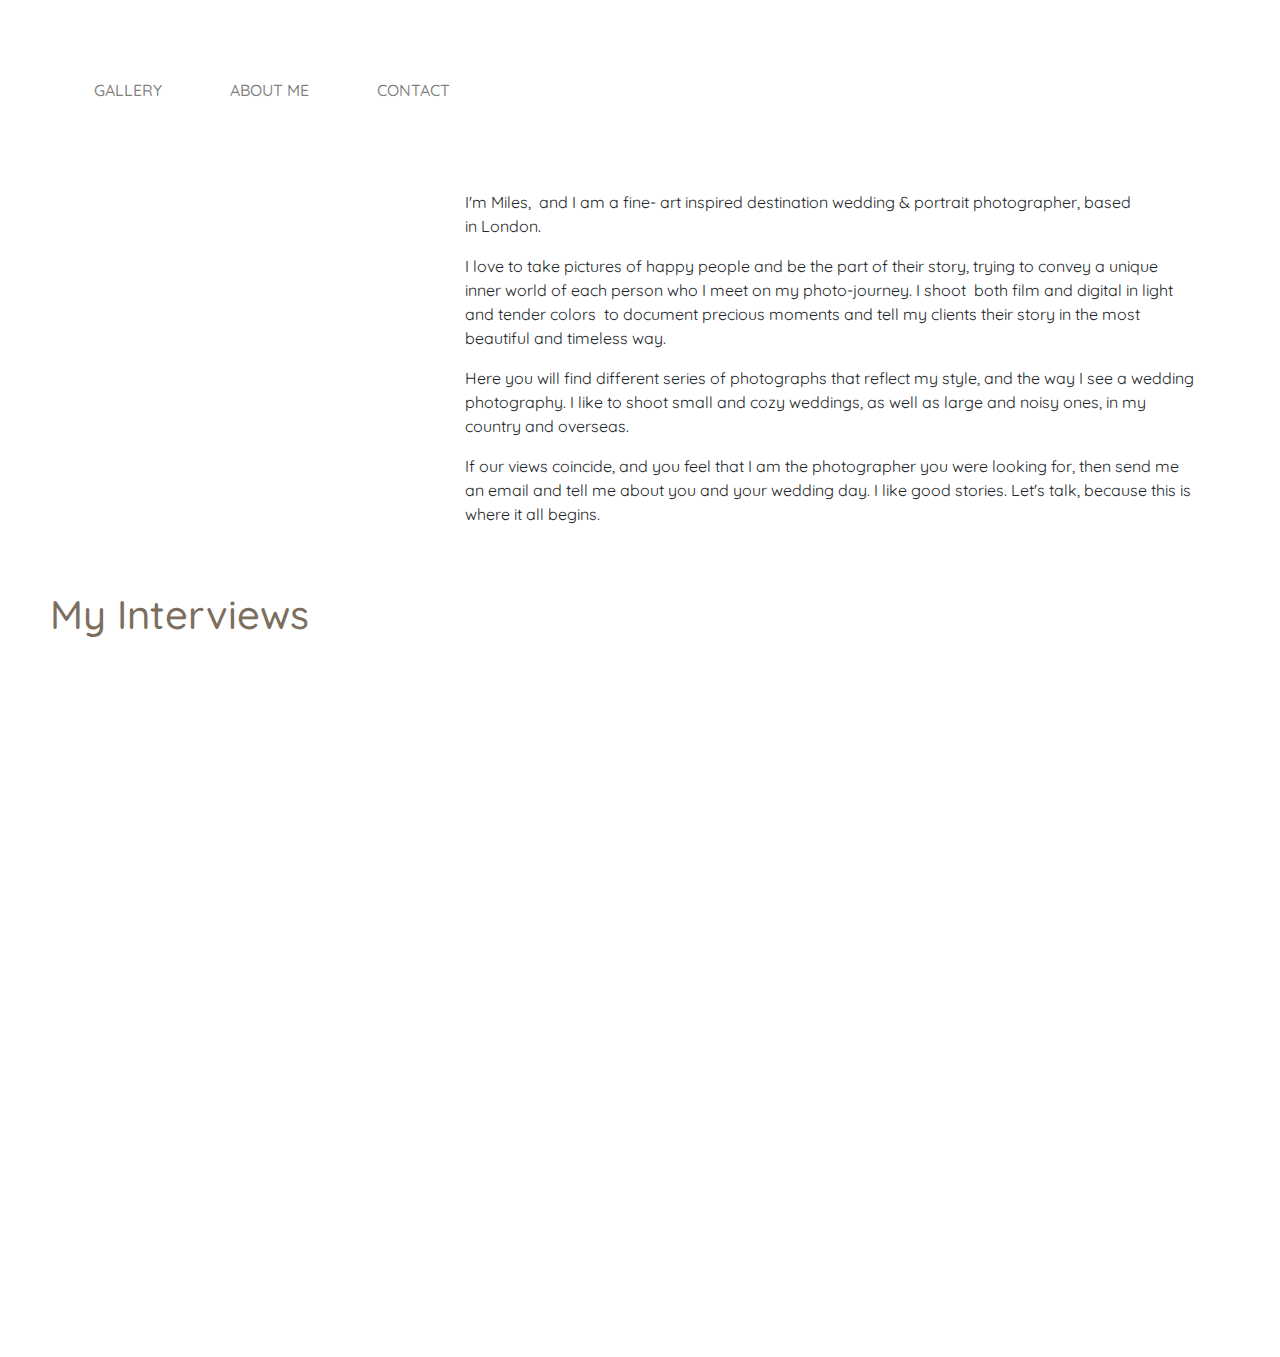
==== about.html @ dab6af9d "setup files" ====
<!DOCTYPE html>
<html lang="en">

<head>
    <meta charset="UTF-8">
    <meta name="viewport" content="width=device-width, initial-scale=1.0">
    <meta http-equiv="X-UA-Compatible" content="ie=edge">
    <link rel="stylesheet" href="https://use.fontawesome.com/releases/v5.9.0/css/all.css"
        integrity="sha384-i1LQnF23gykqWXg6jxC2ZbCbUMxyw5gLZY6UiUS98LYV5unm8GWmfkIS6jqJfb4E" crossorigin="anonymous">
    <link rel="stylesheet" href="https://stackpath.bootstrapcdn.com/bootstrap/4.3.1/css/bootstrap.min.css"
        integrity="sha384-ggOyR0iXCbMQv3Xipma34MD+dH/1fQ784/j6cY/iJTQUOhcWr7x9JvoRxT2MZw1T" crossorigin="anonymous">
    <link rel="stylesheet" href="assets/css/style_pages.css">
    <title>Miles Stone Project</title>
</head>

<!-- NAVBAR -->

<body>
    <header>
        <div class="container-fluid">
            <nav class="navbar navbar-light navbar-expand-sm bg-white fixed-top light-blue lighten-4">
                <a class="navbar-brand" href="video_background_page.html"><img src="/assets/images/logo28.2.svg"
                        width="250px" alt=""></a>
                <button class="navbar-toggler toggler-example" type="button" data-toggle="collapse"
                    data-target="#navbarSupportedContent1" aria-controls="navbarSupportedContent1" aria-expanded="false"
                    aria-label="Toggle navigation"><span class="dark-blue-text"><i
                            class="fas fa-bars fa-1x"></i></span></button>
                <div class="collapse navbar-collapse" id="navbarSupportedContent1">
                    <ul class="navbar-nav mr-auto">
                        <li class="nav-item">
                            <a class="nav-link" href="gallery.html">GALLERY</a>
                        </li>
                        <li class="nav-item">
                            <a class="nav-link" href="about.html">ABOUT ME</a>
                        </li>
                        <li class="nav-item">
                            <a class="nav-link" href="contact.html">CONTACT</a>
                        </li>
                    </ul>
                </div>
        </div>
        </nav>
    </header>

    <!-- CONTENT -->
    <section id="aboutme">
        <div class="container">
            <div class="row">
                <div class="col-md-4">
                    <div class="img-wrap">
                        <img src="assets/images/prince-akachi-4Yv84VgQkRM-unsplash.jpg" width="80%" alt="">
                    </div>
                </div>
                <div class="col-md-8" style="margin-top: 20px;">
                    <p>I'm Miles,  and I am a fine- art inspired destination wedding & portrait photographer, based
                        in London.</p>

                    <p>I love to take pictures of happy people and be the part of their story, trying to convey a unique
                        inner world of each person who I meet on my photo-journey. I shoot  both film and digital in
                        light and tender colors  to document precious moments and tell my clients their story in the
                        most beautiful and timeless way.</p>

                    <p> Here you will find different series of photographs that reflect my style, and the way I see
                        a wedding photography. I like to shoot small and cozy weddings, as well as large and noisy
                        ones, in my country and overseas.</p>


                    <p> If our views coincide, and you feel that I am the photographer you were looking for,
                        then send me an email and tell me about you and your wedding day. I like good stories. Let's
                        talk, because this is where it all begins.</p>


                </div>

            </div>
        </div>
        <br>
        <br>
    </section>
    <h1>My Interviews</h1>
    <br>
    <iframe width="100%" height="166" scrolling="no" frameborder="no"
        src="https://w.soundcloud.com/player/?url=https%3A//api.soundcloud.com/tracks/661101416&color=%23ff5500&auto_play=false&hide_related=false&show_comments=true&show_user=true&show_reposts=false&show_teaser=true">
    </iframe>
    <iframe width="100%" height="166" scrolling="no" frameborder="no"
        src="https://w.soundcloud.com/player/?url=https%3A//api.soundcloud.com/tracks/661101416&color=%23ff5500&auto_play=false&hide_related=false&show_comments=true&show_user=true&show_reposts=false&show_teaser=true">
    </iframe>
    <iframe width="100%" height="166" scrolling="no" frameborder="no"
        src="https://w.soundcloud.com/player/?url=https%3A//api.soundcloud.com/tracks/661101416&color=%23ff5500&auto_play=false&hide_related=false&show_comments=true&show_user=true&show_reposts=false&show_teaser=true">
    </iframe>
    <br>
    <br>
    <br>
    <br>

    <!-- MEDIA -->


    <section>

    </section>


    <!-- SOCIAL ICONS -->

    <footer>
        <div class="container">
            <div class="row social-icons">
                <div class="col">
                    <ul class="list-inline-icons" style="margin-top: 5px">
                        <li class="list-icons">
                            <a href="#" target="_blank">
                                <i class="fab fa-instagram" aria-hidden="true"></i>
                                <span class="sr-only">Instagram</span>
                            </a>
                        </li>
                        <li class="list-icons">
                            <a href="#" target="_blank">
                                <i class="fab fa-facebook-f" aria-hidden="true"></i>
                                <span class="sr-only">Facebook</span>
                            </a>
                        </li>
                        <li class="list-icons">
                            <a href="#" target="_blank">
                                <i class="fab fa-twitter" aria-hidden="true"></i>
                                <span class="sr-only">Twitter</span>
                            </a>
                        </li>
                        <li class="list-icons">
                            <a href="#" target="_blank">
                                <i class="fab fa-flickr" aria-hidden="true"></i>
                                <span class="sr-only">Flicker</span>
                            </a>
                        </li>
                    </ul>
                </div>
            </div>
        </div>
    </footer>


    <script src="http://code.jquery.com/jquery-3.4.1.min.js"
        integrity="sha256-CSXorXvZcTkaix6Yvo6HppcZGetbYMGWSFlBw8HfCJo=" crossorigin="anonymous"></script>
    <script src="https://cdnjs.cloudflare.com/ajax/libs/popper.js/1.14.7/umd/popper.min.js"
        integrity="sha384-UO2eT0CpHqdSJQ6hJty5KVphtPhzWj9WO1clHTMGa3JDZwrnQq4sF86dIHNDz0W1" crossorigin="anonymous">
    </script>
    <script src="https://stackpath.bootstrapcdn.com/bootstrap/4.3.1/js/bootstrap.min.js"
        integrity="sha384-JjSmVgyd0p3pXB1rRibZUAYoIIy6OrQ6VrjIEaFf/nJGzIxFDsf4x0xIM+B07jRM" crossorigin="anonymous">
    </script>

</body>

</html>
---- assets/css/style_pages.css ----
@import url('https://fonts.googleapis.com/css?family=Quicksand:100,200,300,400,500,600,700|Roboto+Slab:100,200,300,400,500,600,700|Pacifico:100,200,300,400,500,600,700 ');


body {
    font-family: "Quicksand", sans-serif;
    padding: 50px;
}

footer {
    padding: 0px;
    margin: 0px 0px 0px 0px;
}

@media only screen and (max-width: 600px) {

    .navbar-brand img {
        width: 150px;

    }
}


/* SOCIAL MEDIA ICONS */

div,
social-icons {
    margin: 0px;
}

li {
    list-style: none;
    margin: 0px 6px;
    display: inline-block;
    padding: 0;

}

.list-inline-icons li a i {
    font-size: 32px;
    color: #7b6e5e;

}

.list-inline-icons {
    padding: 0;
    margin: 0;
}

.col {
    padding: 10px;
}

.social-icons {
    margin: 0;
}

/* GRID IMAGES */

.row {
    display: -ms-flexbox;
    display: flex;
    -ms-flex-wrap: wrap;
    flex-wrap: wrap;
    padding: 0px;
}

.column {
    -ms-flex: 25%;
    margin-top: 100px;
    margin-bottom: 30px;
    flex: 25%;
    max-width: 25%;
    padding: 0 4px;
}

.column img {
    margin-top: 8px;
    vertical-align: middle;
    width: 100%;
}

@media screen and (max-width: 800px) {
    .column {
        -ms-flex: 50%;
        flex: 50%;
        max-width: 50%;
    }
}

@media screen and (max-width: 600px) {
    .column {
        -ms-flex: 100%;
        flex: 100%;
        max-width: 100%;
    }
}

/* NAV */

nav {
    padding: 0px;
}

.navbar-toggler {
    border: none;
    margin-right: 20px;
    margin-bottom: 20px;
}

.navbar-brand {
    margin-bottom: 40px;
}

/* NAVBAR BRAND */

.navbar li a {
    font-family: "Quicksand",
        sans-serif;
    color: #7b6e5e;
    font-weight: 500;
    margin: 20px;
}

.navbar-brand {
    margin-left: 25px;
    padding: 0;
    color: #7b6e5e;

}

/* .navbar a {
    text-align: left;
} */

.navbar {
    padding-top: 50px;
}

nav .navbar-brand {
    margin-left: 28px;
}

.navbar-nav {
    color: #7b6e5e
}


/* FORM */

.form-control {
    border-radius: 0em;
}


/* SUBMIT BUTTON */

.btn {
    border-radius: 0em;
}



/* ABOUT PAGE */

#aboutme {
    margin-top: 120px;
}

h1 {
    color: #7b6e5e
}
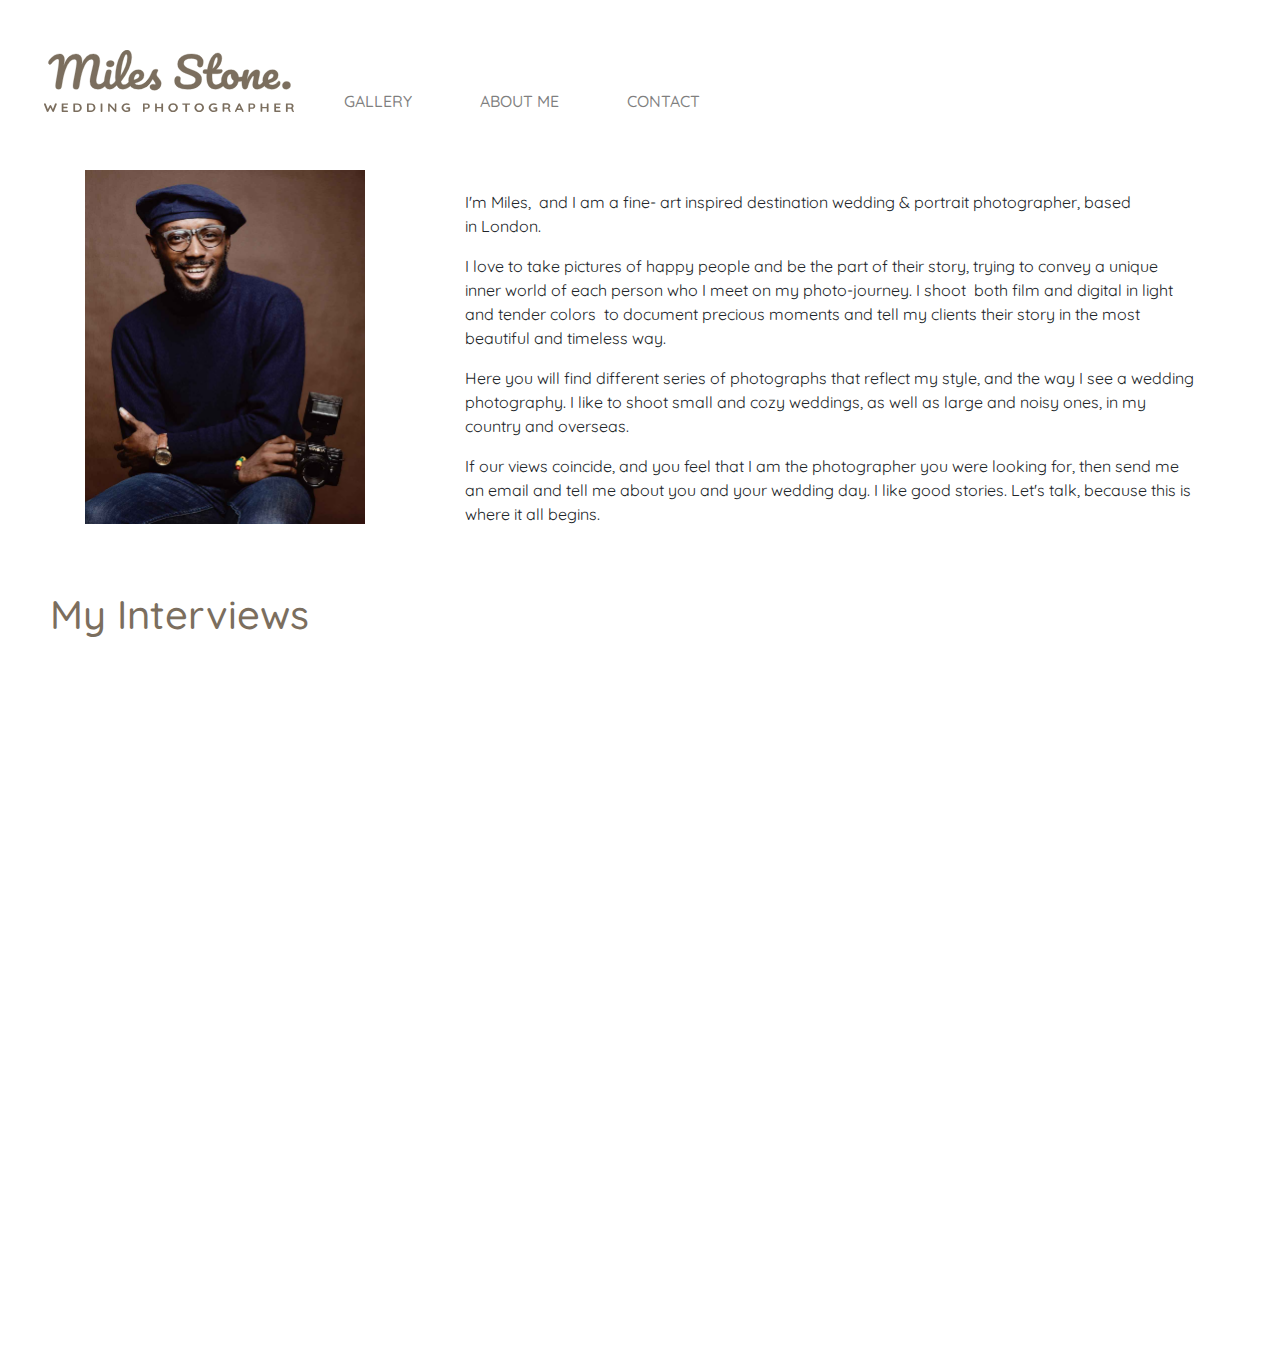
==== commit 530af0dd: "edited references to index file" ====
--- a/about.html
+++ b/about.html
@@ -19,7 +19,7 @@
     <header>
         <div class="container-fluid">
             <nav class="navbar navbar-light navbar-expand-sm bg-white fixed-top light-blue lighten-4">
-                <a class="navbar-brand" href="video_background_page.html"><img src="/assets/images/logo28.2.svg"
+                <a class="navbar-brand" href="index.html"><img src="/assets/images/logo28.2.svg"
                         width="250px" alt=""></a>
                 <button class="navbar-toggler toggler-example" type="button" data-toggle="collapse"
                     data-target="#navbarSupportedContent1" aria-controls="navbarSupportedContent1" aria-expanded="false"
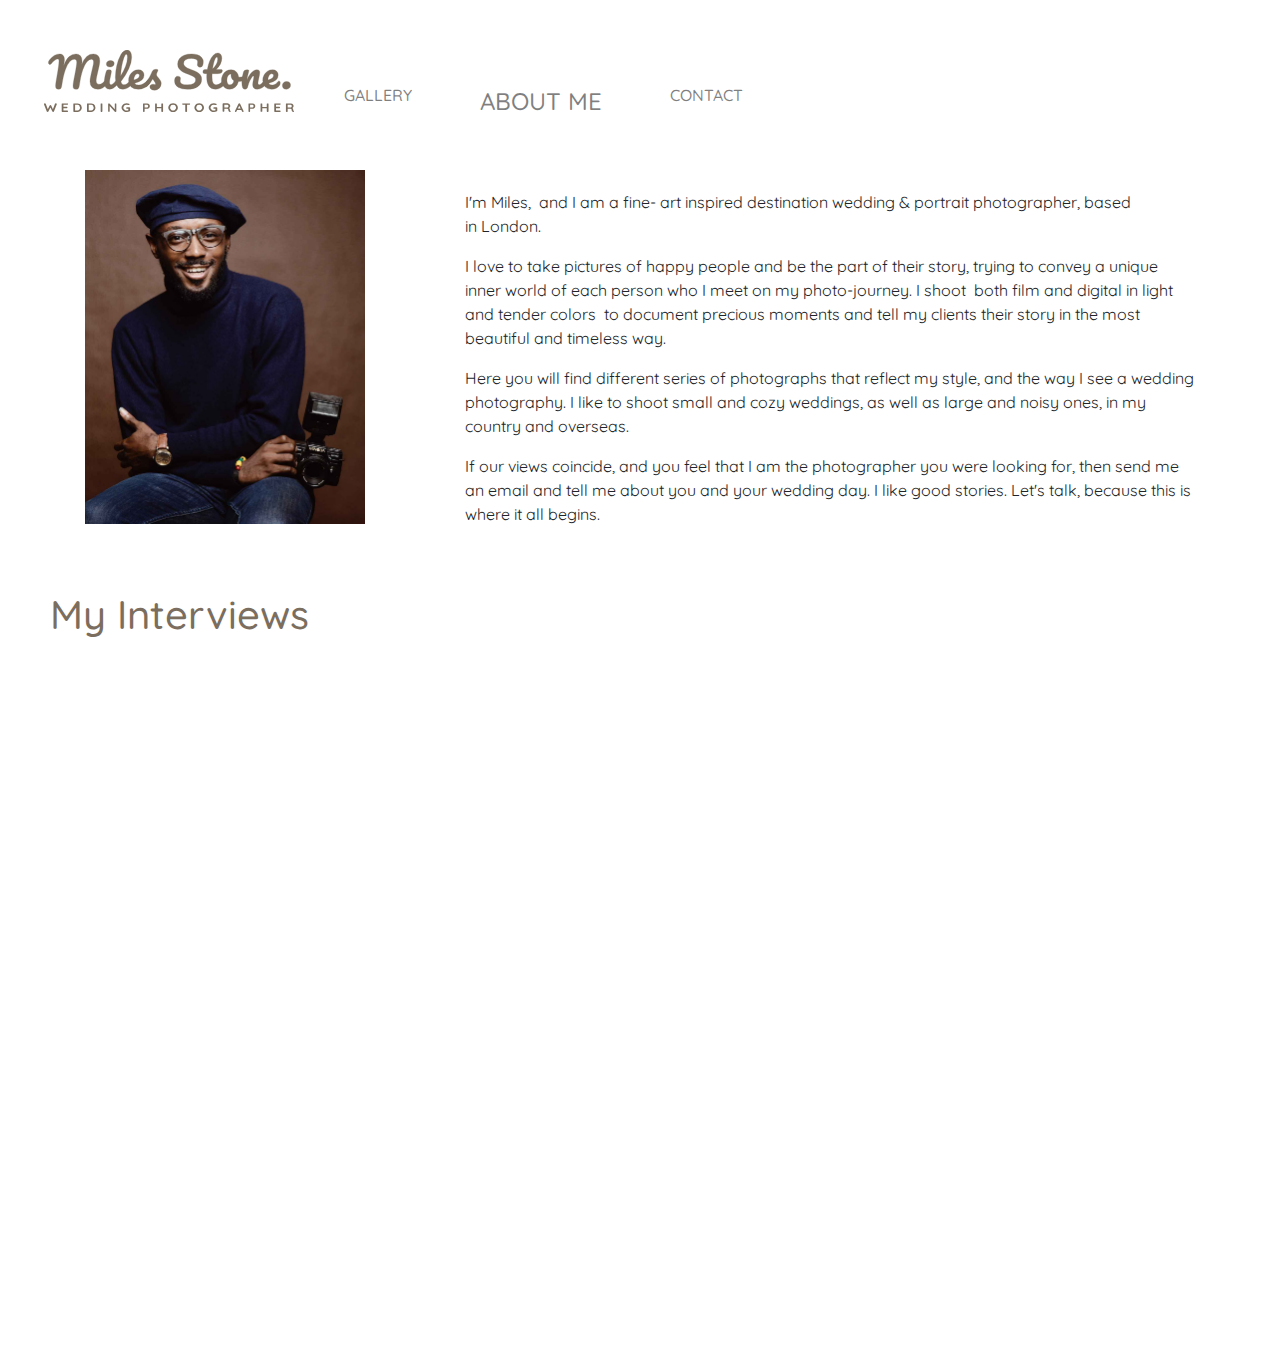
==== commit c6b82eee: "highlighted current page with x-large nav text" ====
--- a/about.html
+++ b/about.html
@@ -31,7 +31,7 @@
                             <a class="nav-link" href="gallery.html">GALLERY</a>
                         </li>
                         <li class="nav-item">
-                            <a class="nav-link" href="about.html">ABOUT ME</a>
+                            <a class="nav-link current" href="about.html">ABOUT ME</a>
                         </li>
                         <li class="nav-item">
                             <a class="nav-link" href="contact.html">CONTACT</a>
--- a/assets/css/style_pages.css
+++ b/assets/css/style_pages.css
@@ -111,6 +111,10 @@
     margin-bottom: 40px;
 }
 
+nav .current {
+font-size: x-large;
+}
+
 /* NAVBAR BRAND */
 
 .navbar li a {
@@ -128,9 +132,7 @@
 
 }
 
-/* .navbar a {
-    text-align: left;
-} */
+
 
 .navbar {
     padding-top: 50px;
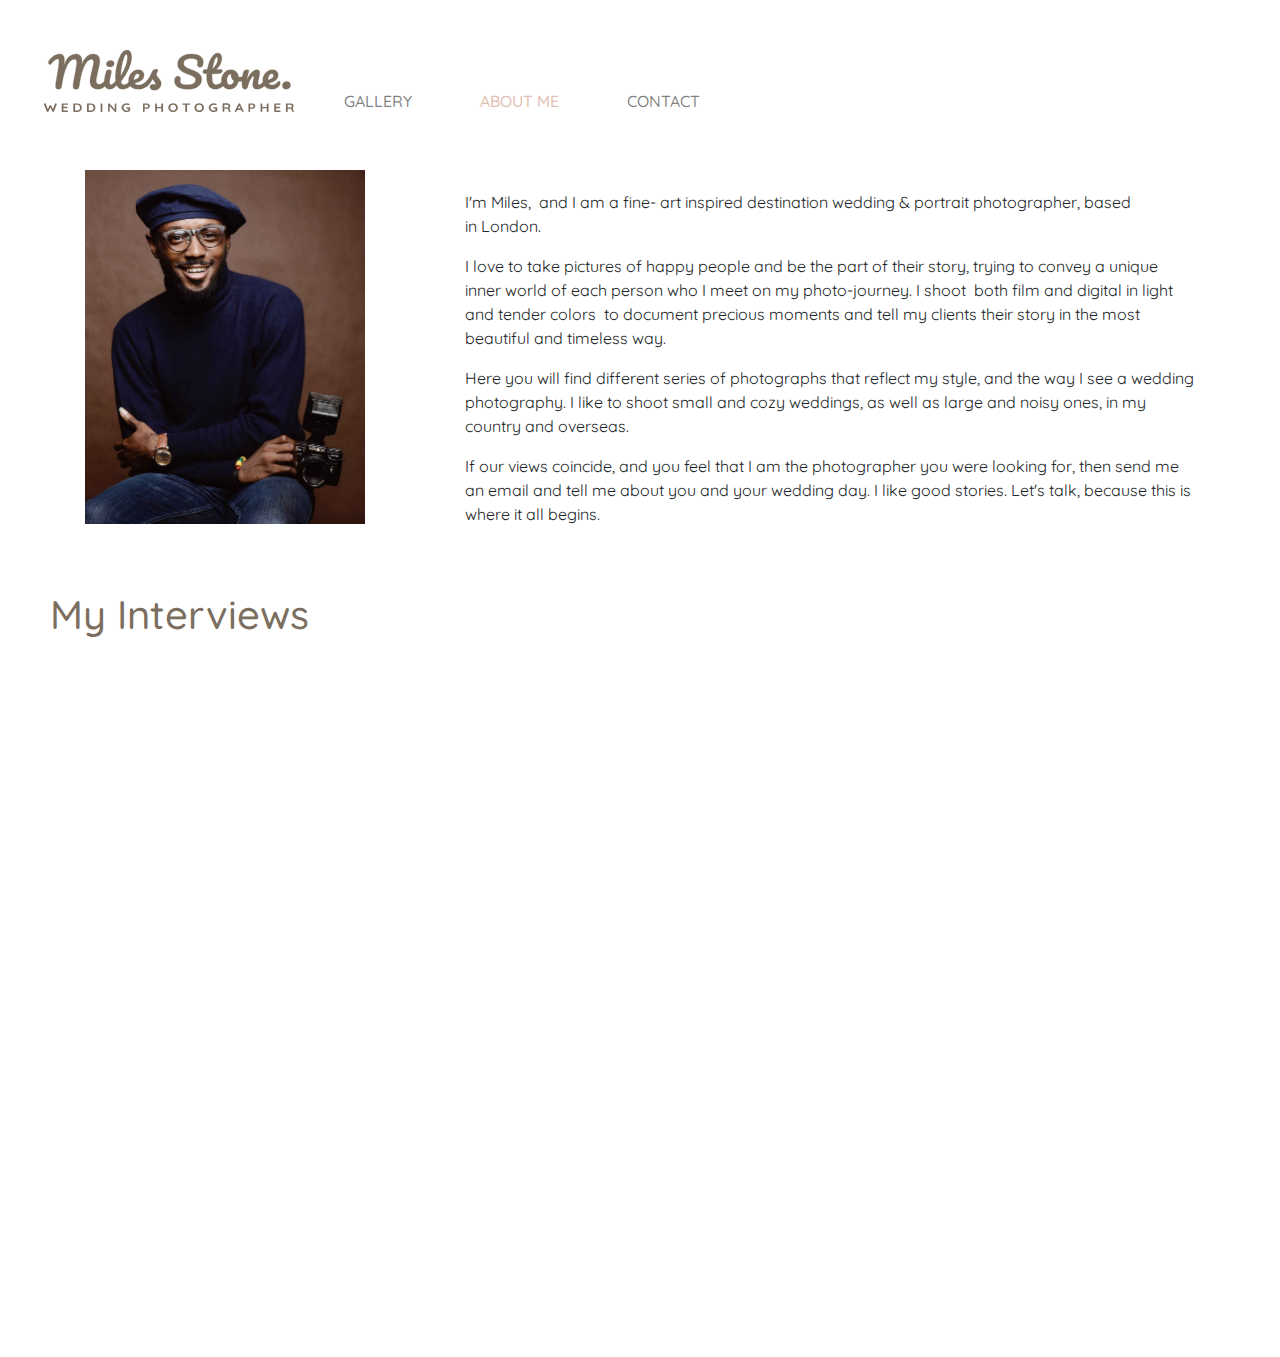
==== commit 275fcf0c: "changed highlighted nav text to show different color when current" ====
--- a/about.html
+++ b/about.html
@@ -31,7 +31,7 @@
                             <a class="nav-link" href="gallery.html">GALLERY</a>
                         </li>
                         <li class="nav-item">
-                            <a class="nav-link current" href="about.html">ABOUT ME</a>
+                            <a class="nav-link" href="about.html" id="current">ABOUT ME</a>
                         </li>
                         <li class="nav-item">
                             <a class="nav-link" href="contact.html">CONTACT</a>
--- a/assets/css/style_pages.css
+++ b/assets/css/style_pages.css
@@ -111,8 +111,8 @@
     margin-bottom: 40px;
 }
 
-nav .current {
-font-size: x-large;
+nav #current {
+color: rgb(226, 191, 178);
 }
 
 /* NAVBAR BRAND */
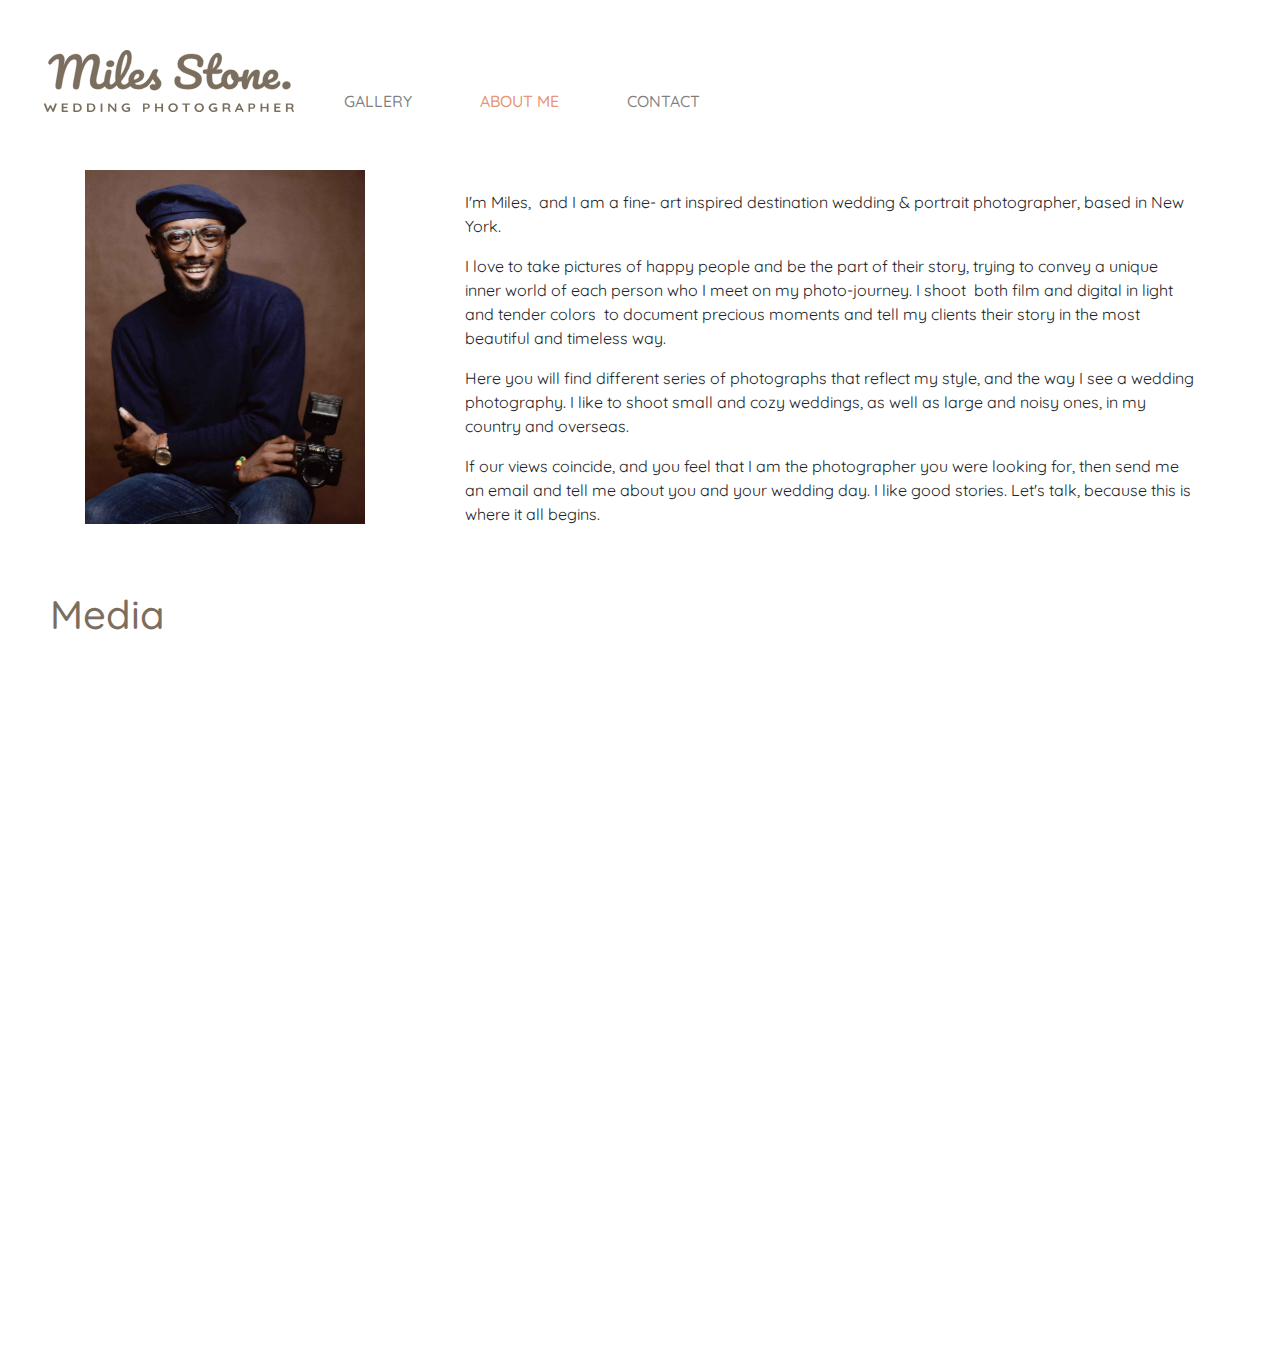
==== commit f0789ecd: "edited mp3 file links on About page" ====
--- a/about.html
+++ b/about.html
@@ -53,7 +53,7 @@
                 </div>
                 <div class="col-md-8" style="margin-top: 20px;">
                     <p>I'm Miles,  and I am a fine- art inspired destination wedding & portrait photographer, based
-                        in London.</p>
+                        in New York.</p>
 
                     <p>I love to take pictures of happy people and be the part of their story, trying to convey a unique
                         inner world of each person who I meet on my photo-journey. I shoot  both film and digital in
@@ -77,16 +77,16 @@
         <br>
         <br>
     </section>
-    <h1>My Interviews</h1>
+    <h1>Media</h1>
     <br>
     <iframe width="100%" height="166" scrolling="no" frameborder="no"
         src="https://w.soundcloud.com/player/?url=https%3A//api.soundcloud.com/tracks/661101416&color=%23ff5500&auto_play=false&hide_related=false&show_comments=true&show_user=true&show_reposts=false&show_teaser=true">
     </iframe>
-    <iframe width="100%" height="166" scrolling="no" frameborder="no"
-        src="https://w.soundcloud.com/player/?url=https%3A//api.soundcloud.com/tracks/661101416&color=%23ff5500&auto_play=false&hide_related=false&show_comments=true&show_user=true&show_reposts=false&show_teaser=true">
+    <iframe width="100%" height="166" scrolling="no" frameborder="no" allow="autoplay"
+        src="https://w.soundcloud.com/player/?url=https%3A//api.soundcloud.com/tracks/664008251%3Fsecret_token%3Ds-72Dnu&color=%23ff5500&auto_play=false&hide_related=false&show_comments=true&show_user=true&show_reposts=false&show_teaser=true">
     </iframe>
-    <iframe width="100%" height="166" scrolling="no" frameborder="no"
-        src="https://w.soundcloud.com/player/?url=https%3A//api.soundcloud.com/tracks/661101416&color=%23ff5500&auto_play=false&hide_related=false&show_comments=true&show_user=true&show_reposts=false&show_teaser=true">
+    <iframe width="100%" height="166" scrolling="no" frameborder="no" allow="autoplay"
+        src="https://w.soundcloud.com/player/?url=https%3A//api.soundcloud.com/tracks/664025885%3Fsecret_token%3Ds-6cuVd&color=%23ff5500&auto_play=false&hide_related=false&show_comments=true&show_user=true&show_reposts=false&show_teaser=true">
     </iframe>
     <br>
     <br>
--- a/assets/css/style_pages.css
+++ b/assets/css/style_pages.css
@@ -112,7 +112,7 @@
 }
 
 nav #current {
-color: rgb(226, 191, 178);
+color: rgb(230, 149, 120);
 }
 
 /* NAVBAR BRAND */
